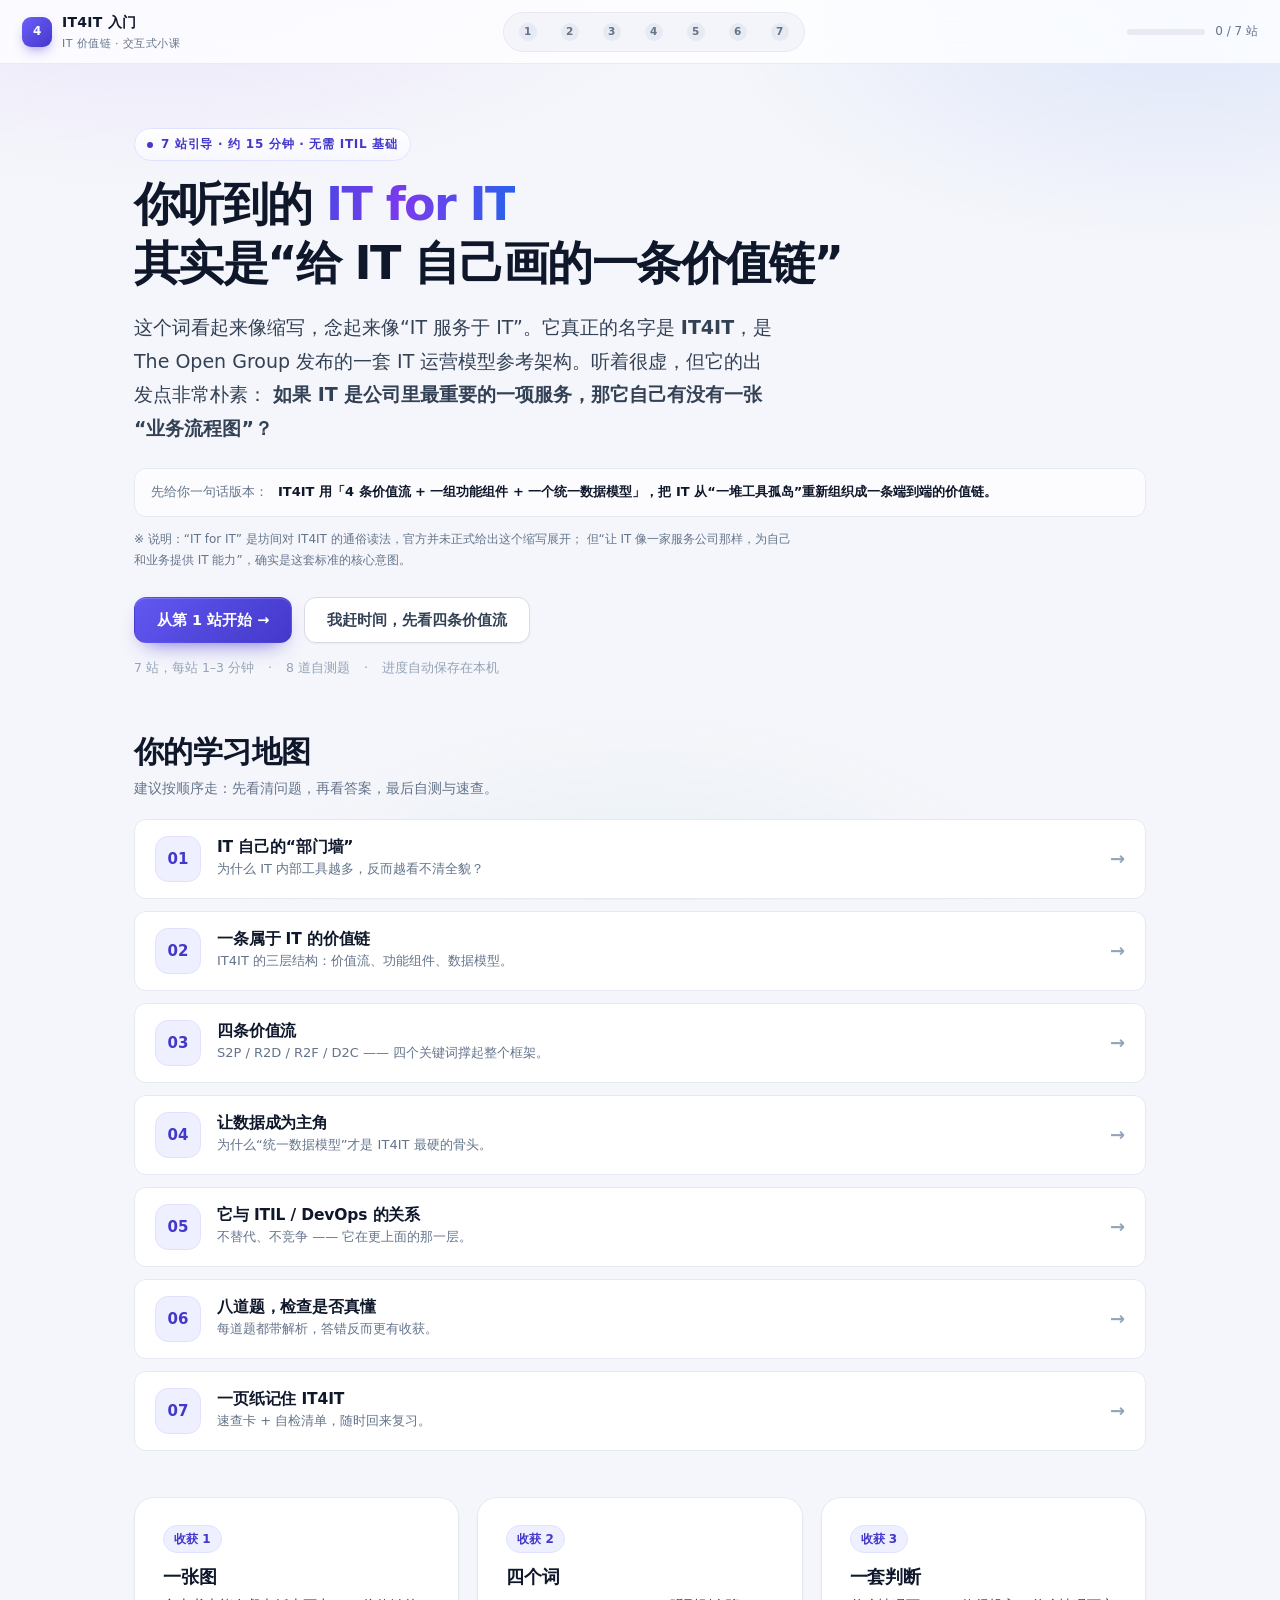
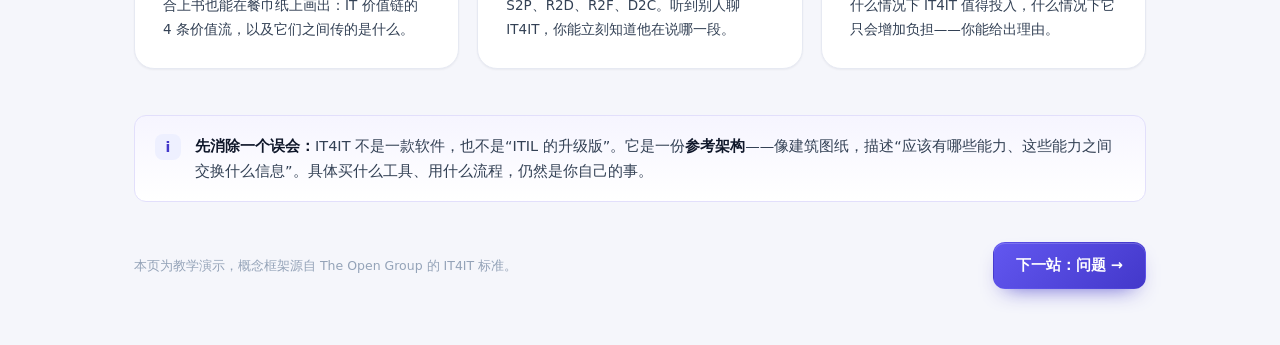
==== index.html @ 8027c514 "docs: IT4IT 入门交互式小课（7 站 + v3.0 Evaluate/Explore 深挖与实战 playbook）" ====
<!doctype html>
<html lang="zh-CN">
<head>
<meta charset="utf-8">
<meta name="viewport" content="width=device-width, initial-scale=1">
<title>IT4IT 入门 · 把 IT 自己当成一家公司来经营</title>
<meta name="description" content="用 7 站交互式引导，弄懂 IT4IT（IT for IT）：IT 价值链、四条价值流、功能组件与统一数据模型。">
<link rel="stylesheet" href="assets/style.css">
</head>
<body data-step="start">

<header class="topbar">
  <a class="brand" href="index.html">
    <span class="brand-mark">4</span>
    <span class="brand-text">IT4IT 入门<small>IT 价值链 · 交互式小课</small></span>
  </a>
  <nav class="stepper" id="stepper" aria-label="学习步骤"></nav>
  <div class="topbar-meta">
    <div class="mini-progress"><i data-progress-bar></i></div>
    <span data-progress-text>0 / 7 站</span>
  </div>
</header>

<main class="page">

  <section class="hero">
    <p class="kicker reveal"><span class="dot"></span> 7 站引导 · 约 15 分钟 · 无需 ITIL 基础</p>
    <h1 class="reveal">你听到的 <span class="grad-text">IT for IT</span><br>其实是“给 IT 自己画的一条价值链”</h1>
    <p class="lead reveal">
      这个词看起来像缩写，念起来像“IT 服务于 IT”。它真正的名字是 <b>IT4IT</b>，是 The Open Group
      发布的一套 IT 运营模型参考架构。听着很虚，但它的出发点非常朴素：
      <b>如果 IT 是公司里最重要的一项服务，那它自己有没有一张“业务流程图”？</b>
    </p>

    <div class="answer-strip reveal">
      <span>先给你一句话版本：</span>
      <b>IT4IT 用「4 条价值流 + 一组功能组件 + 一个统一数据模型」，把 IT 从“一堆工具孤岛”重新组织成一条端到端的价值链。</b>
    </div>

    <p class="tiny muted reveal" style="margin:12px 0 0;max-width:660px">
      ※ 说明：“IT for IT” 是坊间对 IT4IT 的通俗读法，官方并未正式给出这个缩写展开；
      但“让 IT 像一家服务公司那样，为自己和业务提供 IT 能力”，确实是这套标准的核心意图。
    </p>

    <div class="hero-actions reveal">
      <a class="btn btn-primary" href="1-silos.html">从第 1 站开始 →</a>
      <a class="btn btn-ghost" href="3-value-streams.html">我赶时间，先看四条价值流</a>
    </div>

    <div class="hero-meta reveal">
      <span>7 站，每站 1–3 分钟</span>
      <span>·</span>
      <span>8 道自测题</span>
      <span>·</span>
      <span>进度自动保存在本机</span>
    </div>
  </section>

  <section class="section">
    <div class="section-head reveal">
      <h2>你的学习地图</h2>
      <p class="muted small" style="margin-top:6px">建议按顺序走：先看清问题，再看答案，最后自测与速查。</p>
    </div>

    <div class="map reveal" style="margin-top:18px">
      <a class="map-item" href="1-silos.html" data-map-step="silos">
        <span class="num">01</span>
        <div>
          <h3>IT 自己的“部门墙”</h3>
          <p>为什么 IT 内部工具越多，反而越看不清全貌？</p>
        </div>
        <span class="go">→</span>
      </a>
      <a class="map-item" href="2-value-chain.html" data-map-step="chain">
        <span class="num">02</span>
        <div>
          <h3>一条属于 IT 的价值链</h3>
          <p>IT4IT 的三层结构：价值流、功能组件、数据模型。</p>
        </div>
        <span class="go">→</span>
      </a>
      <a class="map-item" href="3-value-streams.html" data-map-step="streams">
        <span class="num">03</span>
        <div>
          <h3>四条价值流</h3>
          <p>S2P / R2D / R2F / D2C —— 四个关键词撑起整个框架。</p>
        </div>
        <span class="go">→</span>
      </a>
      <a class="map-item" href="4-data-model.html" data-map-step="data">
        <span class="num">04</span>
        <div>
          <h3>让数据成为主角</h3>
          <p>为什么“统一数据模型”才是 IT4IT 最硬的骨头。</p>
        </div>
        <span class="go">→</span>
      </a>
      <a class="map-item" href="5-relations.html" data-map-step="relations">
        <span class="num">05</span>
        <div>
          <h3>它与 ITIL / DevOps 的关系</h3>
          <p>不替代、不竞争 —— 它在更上面的那一层。</p>
        </div>
        <span class="go">→</span>
      </a>
      <a class="map-item" href="6-quiz.html" data-map-step="quiz">
        <span class="num">06</span>
        <div>
          <h3>八道题，检查是否真懂</h3>
          <p>每道题都带解析，答错反而更有收获。</p>
        </div>
        <span class="go">→</span>
      </a>
      <a class="map-item" href="7-summary.html" data-map-step="summary">
        <span class="num">07</span>
        <div>
          <h3>一页纸记住 IT4IT</h3>
          <p>速查卡 + 自检清单，随时回来复习。</p>
        </div>
        <span class="go">→</span>
      </a>
    </div>
  </section>

  <section class="section">
    <div class="grid-3 reveal">
      <div class="card card--pad card-hover">
        <div class="chip chip--brand" style="margin-bottom:12px">收获 1</div>
        <h3>一张图</h3>
        <p class="small" style="margin:6px 0 0">合上书也能在餐巾纸上画出：IT 价值链的 4 条价值流，以及它们之间传的是什么。</p>
      </div>
      <div class="card card--pad card-hover">
        <div class="chip chip--brand" style="margin-bottom:12px">收获 2</div>
        <h3>四个词</h3>
        <p class="small" style="margin:6px 0 0">S2P、R2D、R2F、D2C。听到别人聊 IT4IT，你能立刻知道他在说哪一段。</p>
      </div>
      <div class="card card--pad card-hover">
        <div class="chip chip--brand" style="margin-bottom:12px">收获 3</div>
        <h3>一套判断</h3>
        <p class="small" style="margin:6px 0 0">什么情况下 IT4IT 值得投入，什么情况下它只会增加负担——你能给出理由。</p>
      </div>
    </div>
  </section>

  <section class="section">
    <div class="callout callout--insight reveal">
      <div class="ico">i</div>
      <div>
        <p><strong>先消除一个误会：</strong>IT4IT 不是一款软件，也不是“ITIL 的升级版”。它是一份<strong>参考架构</strong>——像建筑图纸，描述“应该有哪些能力、这些能力之间交换什么信息”。具体买什么工具、用什么流程，仍然是你自己的事。</p>
      </div>
    </div>
  </section>

</main>

<footer class="page-footer">
  <span class="hint">本页为教学演示，概念框架源自 The Open Group 的 IT4IT 标准。</span>
  <div class="nav-links" id="footer-nav"></div>
</footer>

<script src="assets/app.js"></script>
</body>
</html>
---- assets/style.css ----
/* ============================================================
   IT4IT 入门 · 视觉规范
   ============================================================ */
:root {
  --ink: #0f172a;
  --ink-2: #334155;
  --muted: #64748b;
  --faint: #94a3b8;
  --bg: #f5f6fb;
  --surface: #ffffff;
  --surface-2: #fafbff;
  --line: #e6e9f2;
  --line-strong: #d7dbe8;

  --brand: #4f46e5;
  --brand-ink: #4338ca;
  --brand-soft: #eef0ff;
  --brand-soft-2: #e0e3ff;

  --s2p: #7c3aed;
  --s2p-soft: #f3ecff;
  --r2d: #2563eb;
  --r2d-soft: #e8f0ff;
  --r2f: #059669;
  --r2f-soft: #e6f7f1;
  --d2c: #d97706;
  --d2c-soft: #fdf3e3;

  --ok: #0ea472;
  --warn: #b45309;
  --bad: #dc2626;

  --radius: 20px;
  --radius-sm: 12px;
  --radius-xs: 8px;
  --shadow-sm: 0 1px 2px rgba(15, 23, 42, .05);
  --shadow: 0 1px 2px rgba(15, 23, 42, .04), 0 14px 34px -16px rgba(15, 23, 42, .18);
  --shadow-lg: 0 2px 4px rgba(15, 23, 42, .04), 0 30px 60px -24px rgba(15, 23, 42, .28);
  --maxw: 1060px;
  --font: -apple-system, BlinkMacSystemFont, "SF Pro SC", "PingFang SC", "Hiragino Sans GB",
    "Noto Sans SC", "Microsoft YaHei", system-ui, sans-serif;
  --mono: ui-monospace, SFMono-Regular, "SF Mono", Menlo, Consolas, monospace;
}

* { box-sizing: border-box; }

html { scroll-behavior: smooth; }

body {
  margin: 0;
  background: var(--bg);
  color: var(--ink);
  font-family: var(--font);
  font-size: 16px;
  line-height: 1.75;
  -webkit-font-smoothing: antialiased;
  text-rendering: optimizeLegibility;
}

body::before {
  content: "";
  position: fixed;
  inset: 0;
  pointer-events: none;
  z-index: 0;
  background:
    radial-gradient(900px 420px at 12% -8%, rgba(124, 58, 237, .10), transparent 62%),
    radial-gradient(760px 380px at 92% 2%, rgba(37, 99, 235, .10), transparent 60%),
    radial-gradient(700px 420px at 50% 108%, rgba(5, 150, 105, .07), transparent 62%);
}

a { color: var(--brand-ink); text-decoration: none; }
a:hover { text-decoration: underline; text-underline-offset: 3px; }

::selection { background: #dcd9ff; color: var(--ink); }

/* ---------- 顶栏 ---------- */
.topbar {
  position: sticky;
  top: 0;
  z-index: 50;
  display: flex;
  align-items: center;
  gap: 20px;
  height: 64px;
  padding: 0 22px;
  background: rgba(255, 255, 255, .78);
  backdrop-filter: saturate(180%) blur(14px);
  -webkit-backdrop-filter: saturate(180%) blur(14px);
  border-bottom: 1px solid rgba(230, 233, 242, .9);
}

.brand {
  display: inline-flex;
  align-items: center;
  gap: 10px;
  color: var(--ink);
  font-weight: 700;
  letter-spacing: -.01em;
  white-space: nowrap;
  flex: none;
}
.brand:hover { text-decoration: none; }
.brand-mark {
  display: inline-flex;
  align-items: center;
  justify-content: center;
  width: 30px;
  height: 30px;
  border-radius: 9px;
  color: #fff;
  font-size: 12px;
  font-weight: 800;
  letter-spacing: -.04em;
  background: linear-gradient(135deg, #6d5efc, #4338ca);
  box-shadow: 0 6px 14px -6px rgba(67, 56, 202, .8);
}
.brand-text { font-size: 14px; letter-spacing: .02em; }
.brand-text small { display: block; font-size: 11px; font-weight: 500; color: var(--muted); letter-spacing: .04em; }

.stepper {
  display: flex;
  align-items: center;
  gap: 2px;
  margin: 0 auto;
  padding: 4px;
  border-radius: 999px;
  background: rgba(243, 244, 250, .9);
  border: 1px solid var(--line);
  max-width: 100%;
  overflow-x: auto;
  scrollbar-width: none;
}
.stepper::-webkit-scrollbar { display: none; }

.step-dot {
  position: relative;
  display: inline-flex;
  align-items: center;
  gap: 7px;
  padding: 5px 10px;
  border-radius: 999px;
  color: var(--muted);
  font-size: 12px;
  font-weight: 600;
  line-height: 1.4;
  white-space: nowrap;
  border: 1px solid transparent;
  transition: background .2s, color .2s, border-color .2s;
}
.step-dot:hover { text-decoration: none; background: #fff; color: var(--ink-2); }
.step-dot .n {
  display: inline-flex;
  align-items: center;
  justify-content: center;
  width: 18px;
  height: 18px;
  border-radius: 50%;
  font-size: 10.5px;
  font-weight: 800;
  background: #e8eaf3;
  color: var(--muted);
}
.step-dot .label { display: none; }
.step-dot.is-done .n { background: #d9f5ea; color: #067a55; }
.step-dot.is-current { background: #fff; border-color: var(--line-strong); color: var(--ink); box-shadow: var(--shadow-sm); }
.step-dot.is-current .n { background: linear-gradient(135deg, #6d5efc, #4338ca); color: #fff; }
.step-dot.is-current .label { display: inline; }
.step-dot:hover .label { display: inline; }

.topbar-meta {
  flex: none;
  display: flex;
  align-items: center;
  gap: 10px;
  font-size: 12px;
  color: var(--muted);
}
.mini-progress {
  width: 78px;
  height: 6px;
  border-radius: 99px;
  background: #e8eaf3;
  overflow: hidden;
}
.mini-progress i {
  display: block;
  height: 100%;
  width: 0;
  border-radius: 99px;
  background: linear-gradient(90deg, #6d5efc, #4338ca);
  transition: width .5s cubic-bezier(.2, .8, .2, 1);
}

/* ---------- 页面容器 ---------- */
.page {
  position: relative;
  z-index: 1;
  max-width: var(--maxw);
  margin: 0 auto;
  padding: 46px 24px 40px;
}
.page--narrow { max-width: 860px; }

.section { margin-top: 46px; }
.section:first-child { margin-top: 0; }

/* ---------- 排版 ---------- */
.kicker {
  display: inline-flex;
  align-items: center;
  gap: 8px;
  margin: 0 0 14px;
  padding: 5px 12px;
  border-radius: 999px;
  border: 1px solid var(--brand-soft-2);
  background: linear-gradient(180deg, #fff, #f7f7ff);
  color: var(--brand-ink);
  font-size: 12px;
  font-weight: 700;
  letter-spacing: .06em;
}
.kicker .dot { width: 6px; height: 6px; border-radius: 50%; background: currentColor; }

h1, h2, h3, h4 { margin: 0; line-height: 1.28; letter-spacing: -.02em; font-weight: 750; }
h1 { font-size: clamp(30px, 4.6vw, 46px); letter-spacing: -.035em; }
h2 { font-size: clamp(23px, 2.8vw, 30px); }
h3 { font-size: 18px; letter-spacing: -.01em; }
h4 { font-size: 15px; }

p { margin: 0 0 16px; color: var(--ink-2); }
.lead { font-size: clamp(16px, 1.9vw, 19px); color: var(--ink-2); line-height: 1.78; }
.muted { color: var(--muted); }
.small { font-size: 13.5px; }
.tiny { font-size: 12px; }
.center { text-align: center; }
.mono { font-family: var(--mono); font-size: .92em; }
hr.divider { border: 0; border-top: 1px dashed var(--line-strong); margin: 34px 0; }

.grad-text {
  background: linear-gradient(100deg, #4f46e5 0%, #7c3aed 42%, #2563eb 100%);
  -webkit-background-clip: text;
  background-clip: text;
  color: transparent;
}

/* ---------- 卡片 ---------- */
.card {
  position: relative;
  background: var(--surface);
  border: 1px solid var(--line);
  border-radius: var(--radius);
  box-shadow: var(--shadow-sm);
}
.card--pad { padding: 26px 28px; }
.card--soft { background: linear-gradient(180deg, #fff, var(--surface-2)); }
.card--lift { box-shadow: var(--shadow); }
.card-hover { transition: transform .25s cubic-bezier(.2, .8, .2, 1), box-shadow .25s, border-color .25s; }
.card-hover:hover { transform: translateY(-3px); box-shadow: var(--shadow); border-color: var(--line-strong); }

.grid { display: grid; gap: 18px; }
.grid-2 { display: grid; gap: 18px; grid-template-columns: repeat(2, minmax(0, 1fr)); }
.grid-3 { display: grid; gap: 18px; grid-template-columns: repeat(3, minmax(0, 1fr)); }
.grid-auto { display: grid; gap: 16px; grid-template-columns: repeat(auto-fit, minmax(230px, 1fr)); }

/* ---------- 按钮 ---------- */
.btn {
  display: inline-flex;
  align-items: center;
  justify-content: center;
  gap: 8px;
  padding: 12px 22px;
  border-radius: 12px;
  border: 1px solid transparent;
  font-family: inherit;
  font-size: 14.5px;
  font-weight: 650;
  line-height: 1.4;
  cursor: pointer;
  transition: transform .18s, box-shadow .2s, background .2s, border-color .2s, color .2s;
  white-space: nowrap;
}
.btn:hover { text-decoration: none; }
.btn:active { transform: translateY(1px); }
.btn-primary {
  color: #fff;
  background: linear-gradient(135deg, #6257f0, #4338ca);
  box-shadow: 0 10px 22px -12px rgba(67, 56, 202, .9), inset 0 1px 0 rgba(255, 255, 255, .18);
}
.btn-primary:hover { box-shadow: 0 14px 26px -12px rgba(67, 56, 202, .95); }
.btn-ghost {
  color: var(--ink-2);
  background: #fff;
  border-color: var(--line-strong);
  box-shadow: var(--shadow-sm);
}
.btn-ghost:hover { border-color: #c3c8da; color: var(--ink); }
.btn-sm { padding: 8px 14px; font-size: 13px; border-radius: 10px; }
.btn-block { width: 100%; }
.btn[disabled] { opacity: .45; cursor: not-allowed; }
.btn-row { display: flex; flex-wrap: wrap; gap: 12px; align-items: center; }

/* ---------- 标签 / 胶囊 ---------- */
.chip {
  display: inline-flex;
  align-items: center;
  gap: 6px;
  padding: 3px 10px;
  border-radius: 999px;
  border: 1px solid var(--line);
  background: #fff;
  color: var(--muted);
  font-size: 12px;
  font-weight: 600;
  line-height: 1.7;
  white-space: nowrap;
}
.chip--brand { color: var(--brand-ink); background: var(--brand-soft); border-color: var(--brand-soft-2); }
.chip--s2p { color: var(--s2p); background: var(--s2p-soft); border-color: #e6d8ff; }
.chip--r2d { color: var(--r2d); background: var(--r2d-soft); border-color: #d5e4ff; }
.chip--r2f { color: var(--r2f); background: var(--r2f-soft); border-color: #ccefe4; }
.chip--d2c { color: var(--d2c); background: var(--d2c-soft); border-color: #f6e2c2; }
.chip--ok { color: #067a55; background: #e9f9f2; border-color: #c9f0e0; }
.tag-row { display: flex; flex-wrap: wrap; gap: 8px; }

/* ---------- 数据条 / 统计 ---------- */
.stats { display: grid; grid-template-columns: repeat(auto-fit, minmax(150px, 1fr)); gap: 14px; }
.stat { padding: 16px 18px; border-radius: var(--radius-sm); background: #fff; border: 1px solid var(--line); }
.stat b { display: block; font-size: 24px; line-height: 1.2; letter-spacing: -.03em; }
.stat span { font-size: 12.5px; color: var(--muted); }

/* ---------- 提示块 ---------- */
.callout {
  display: flex;
  gap: 14px;
  padding: 18px 20px;
  border-radius: var(--radius-sm);
  border: 1px solid var(--line);
  background: #fff;
  font-size: 14.5px;
  line-height: 1.72;
}
.callout .ico {
  flex: none;
  width: 26px;
  height: 26px;
  border-radius: 8px;
  display: grid;
  place-items: center;
  font-size: 14px;
  font-weight: 800;
}
.callout p:last-child { margin-bottom: 0; }
.callout strong { color: var(--ink); }
.callout--insight { background: linear-gradient(180deg, #f6f5ff, #fff); border-color: #e2dffb; }
.callout--insight .ico { background: var(--brand-soft); color: var(--brand-ink); }
.callout--warn { background: linear-gradient(180deg, #fffaf2, #fff); border-color: #f6e3c8; }
.callout--warn .ico { background: #fdf1de; color: var(--warn); }
.callout--quote {
  display: block;
  padding: 22px 24px;
  background: #fff;
  border-left: 3px solid var(--brand);
  border-radius: 0 var(--radius-sm) var(--radius-sm) 0;
  font-size: 15.5px;
  color: var(--ink-2);
}
.callout--quote cite { display: block; margin-top: 8px; font-size: 12.5px; color: var(--faint); font-style: normal; }

/* ---------- 页脚导航 ---------- */
.page-footer {
  position: relative;
  z-index: 1;
  max-width: var(--maxw);
  margin: 0 auto;
  padding: 0 24px 56px;
  display: flex;
  align-items: center;
  justify-content: space-between;
  gap: 16px;
}
.page-footer .hint { font-size: 12.5px; color: var(--faint); }
.nav-links { display: flex; gap: 10px; }
.page-footer--narrow { max-width: 860px; }

/* ---------- 进度条（页首） ---------- */
.trail {
  display: flex;
  align-items: center;
  gap: 10px;
  margin-bottom: 18px;
  font-size: 12.5px;
  color: var(--muted);
}
.trail .bar { flex: 1; height: 5px; background: #e8eaf3; border-radius: 99px; overflow: hidden; max-width: 220px; }
.trail .bar i { display: block; height: 100%; width: 0; background: linear-gradient(90deg, #6d5efc, #4338ca); border-radius: 99px; transition: width .6s cubic-bezier(.2, .8, .2, 1); }

/* ---------- 进场动画 ---------- */
.reveal { opacity: 0; transform: translateY(14px); transition: opacity .6s ease, transform .6s cubic-bezier(.2, .8, .2, 1); }
.reveal.is-in { opacity: 1; transform: none; }
@media (prefers-reduced-motion: reduce) {
  .reveal { opacity: 1; transform: none; transition: none; }
  * { animation-duration: .001ms !important; }
}

/* ---------- 学习地图（首页） ---------- */
.map { display: grid; gap: 12px; }
.map-item {
  display: grid;
  grid-template-columns: 46px 1fr auto;
  align-items: center;
  gap: 16px;
  padding: 16px 20px;
  border-radius: var(--radius-sm);
  border: 1px solid var(--line);
  background: #fff;
  color: inherit;
  transition: transform .2s, box-shadow .2s, border-color .2s;
}
.map-item:hover { text-decoration: none; transform: translateX(3px); border-color: #c9cfe4; box-shadow: var(--shadow-sm); }
.map-item .num {
  width: 46px;
  height: 46px;
  border-radius: 13px;
  display: grid;
  place-items: center;
  font-weight: 800;
  font-size: 15px;
  color: var(--brand-ink);
  background: var(--brand-soft);
  border: 1px solid #e3e0ff;
}
.map-item h3 { margin-bottom: 2px; font-size: 15.5px; }
.map-item p { margin: 0; font-size: 13px; color: var(--muted); line-height: 1.6; }
.map-item .go { color: var(--faint); font-size: 18px; font-weight: 700; }
.map-item.is-done .num { color: #067a55; background: #e9f9f2; border-color: #c9f0e0; }
.map-item.is-done .go { color: #0ea472; }

/* ---------- 竖井图（第 1 页） ---------- */
.silo-stage {
  position: relative;
  border-radius: var(--radius);
  border: 1px solid var(--line);
  background:
    linear-gradient(180deg, #fff, #fbfcff);
  padding: 18px;
  overflow: hidden;
}
.silo-stage svg { display: block; width: 100%; height: auto; }
.silo-legend { display: flex; flex-wrap: wrap; gap: 14px; margin-top: 12px; font-size: 12.5px; color: var(--muted); }
.silo-legend i { display: inline-block; width: 9px; height: 9px; border-radius: 3px; margin-right: 6px; vertical-align: 1px; }
.spaghetti path { fill: none; stroke: #c9cede; stroke-width: 1.4; stroke-dasharray: 4 4; transition: opacity .5s, stroke .5s; }
.spaghetti .bad { stroke: #d99a9a; }
.node rect { fill: #fff; stroke: #dde2ef; stroke-width: 1.2; transition: all .5s; }
.node text { font-size: 11.5px; fill: #475569; font-weight: 600; }
.node .node-sub { font-size: 9.5px; fill: #94a3b8; font-weight: 500; }
.bus rect { fill: #eef0ff; stroke: #c9c6f8; }
.bus text { fill: #4338ca; font-size: 11.5px; font-weight: 800; }
.bus-group { opacity: 0; transition: opacity .6s ease; }
body[data-mode="it4it"] .bus-group { opacity: 1; }
.bus-line { stroke: #c9c6f8; stroke-width: 2; stroke-dasharray: 6 5; opacity: 0; transition: opacity .5s; }
body[data-mode="it4it"] .spaghetti path { opacity: .12; }
body[data-mode="it4it"] .bad { opacity: .08; }
body[data-mode="it4it"] .bus-line { opacity: 1; stroke-dasharray: none; stroke: #a7a2f5; }
body[data-mode="it4it"] .node rect { stroke: #c9c6f8; }
.dup-badge { font-size: 9.5px; fill: #b91c1c; font-weight: 700; }
body[data-mode="it4it"] .dup-badge { opacity: 0; }

/* ---------- 三层结构（第 2 页） ---------- */
.layers { display: grid; gap: 12px; }
.layer {
  display: grid;
  grid-template-columns: 54px 1fr;
  gap: 18px;
  align-items: start;
  padding: 20px 22px;
  border-radius: var(--radius-sm);
  border: 1px solid var(--line);
  background: #fff;
  cursor: pointer;
  transition: border-color .2s, box-shadow .2s, transform .2s;
}
.layer:hover { border-color: #c9cfe4; }
.layer.is-open { border-color: #cfcbf8; box-shadow: var(--shadow); }
.layer .lnum {
  width: 54px;
  height: 54px;
  border-radius: 14px;
  display: grid;
  place-items: center;
  font-family: var(--mono);
  font-size: 13px;
  font-weight: 700;
  color: var(--brand-ink);
  background: var(--brand-soft);
}
.layer h3 { font-size: 17px; }
.layer p { margin: 4px 0 0; font-size: 14px; color: var(--muted); }
.layer .detail { grid-column: 2; max-height: 0; overflow: hidden; transition: max-height .45s ease, opacity .3s; opacity: 0; }
.layer.is-open .detail { max-height: 420px; opacity: 1; }
.layer .detail p { color: var(--ink-2); font-size: 14px; }
.layer .detail ul { margin: 8px 0 0; padding-left: 18px; font-size: 13.5px; color: var(--ink-2); }
.layer .detail li { margin-bottom: 4px; }

/* ---------- 价值流标签页（第 3 页） ---------- */
.vs-tabs { display: flex; flex-wrap: wrap; gap: 8px; padding: 6px; border-radius: 14px; background: #eef0f7; border: 1px solid var(--line); }
.vs-tab {
  flex: 1 1 150px;
  display: flex;
  flex-direction: column;
  gap: 1px;
  padding: 10px 14px;
  border-radius: 10px;
  border: 1px solid transparent;
  background: transparent;
  font-family: inherit;
  text-align: left;
  cursor: pointer;
  transition: background .2s, box-shadow .2s, border-color .2s;
}
.vs-tab b { font-size: 13.5px; color: var(--ink); letter-spacing: -.01em; }
.vs-tab span { font-size: 11px; color: var(--muted); }
.vs-tab:hover { background: rgba(255, 255, 255, .6); }
.vs-tab.is-active { background: #fff; box-shadow: var(--shadow-sm); border-color: var(--line-strong); }
.vs-tab[data-vs="s2p"].is-active { border-color: #e0d0ff; box-shadow: 0 0 0 3px var(--s2p-soft); }
.vs-tab[data-vs="r2d"].is-active { border-color: #cfe0ff; box-shadow: 0 0 0 3px var(--r2d-soft); }
.vs-tab[data-vs="r2f"].is-active { border-color: #c6ecdf; box-shadow: 0 0 0 3px var(--r2f-soft); }
.vs-tab[data-vs="d2c"].is-active { border-color: #f5e0bf; box-shadow: 0 0 0 3px var(--d2c-soft); }

.vs-panel { display: none; }
.vs-panel.is-active { display: block; animation: fadeUp .45s cubic-bezier(.2, .8, .2, 1); }
@keyframes fadeUp { from { opacity: 0; transform: translateY(10px); } to { opacity: 1; transform: none; } }

.vs-head { display: flex; flex-wrap: wrap; align-items: center; gap: 10px; margin-bottom: 6px; }
.vs-head h2 { font-size: 24px; }
.vs-purpose { font-size: 16px; color: var(--ink); font-weight: 600; margin: 2px 0 0; }

.stage-flow { display: flex; flex-wrap: wrap; align-items: stretch; gap: 8px; margin: 18px 0 6px; }
.stage {
  flex: 1 1 120px;
  position: relative;
  padding: 12px 14px;
  border-radius: 11px;
  border: 1px solid var(--line);
  background: #fff;
  cursor: pointer;
  text-align: left;
  font-family: inherit;
  transition: border-color .2s, box-shadow .2s, transform .2s;
}
.stage:hover { border-color: #c9cfe4; }
.stage.is-on { box-shadow: 0 0 0 3px var(--vs-soft, #eef0ff); border-color: var(--vs-color, var(--brand)); transform: translateY(-2px); }
.stage .sn { font-family: var(--mono); font-size: 10px; color: var(--faint); letter-spacing: .08em; }
.stage .st { display: block; font-size: 13px; font-weight: 700; color: var(--ink); line-height: 1.4; }
.stage .sd { display: block; font-size: 11px; color: var(--muted); margin-top: 2px; line-height: 1.45; }
.stage:not(:last-child)::after {
  content: "›";
  position: absolute;
  right: -7px;
  top: 50%;
  transform: translateY(-50%);
  color: var(--faint);
  font-size: 14px;
  z-index: 1;
}
@media (max-width: 720px) { .stage:not(:last-child)::after { display: none; } }

.stage-detail {
  margin-top: 10px;
  padding: 16px 18px;
  border-radius: var(--radius-sm);
  background: linear-gradient(180deg, #fff, var(--surface-2));
  border: 1px dashed var(--line-strong);
  font-size: 14px;
  min-height: 86px;
}
.stage-detail b { color: var(--ink); }
.stage-detail ul { margin: 6px 0 0; padding-left: 18px; }
.stage-detail li { margin-bottom: 3px; }

.meta-grid { display: grid; gap: 12px; grid-template-columns: repeat(auto-fit, minmax(210px, 1fr)); margin-top: 16px; }
.meta-box { padding: 14px 16px; border-radius: var(--radius-xs); background: #fff; border: 1px solid var(--line); }
.meta-box h4 { font-size: 12px; color: var(--faint); letter-spacing: .06em; text-transform: uppercase; margin-bottom: 6px; }
.meta-box p, .meta-box ul { margin: 0; font-size: 13.5px; color: var(--ink-2); }
.meta-box ul { padding-left: 16px; }
.meta-box li { margin-bottom: 3px; }

/* ---------- 数据模型（第 4 页） ---------- */
.obj-grid { display: grid; gap: 10px; grid-template-columns: repeat(auto-fit, minmax(172px, 1fr)); }
.obj {
  padding: 13px 14px;
  border-radius: var(--radius-xs);
  border: 1px solid var(--line);
  background: #fff;
  cursor: pointer;
  font-family: inherit;
  text-align: left;
  transition: all .2s;
}
.obj:hover { border-color: #b9bfd4; }
.obj.is-on { border-color: var(--brand); box-shadow: 0 0 0 3px var(--brand-soft); }
.obj b { display: block; font-size: 13px; color: var(--ink); letter-spacing: -.01em; }
.obj span { display: block; font-size: 11px; color: var(--muted); margin-top: 1px; }
.obj .pill { margin-top: 7px; }

.flow-stage {
  position: relative;
  margin-top: 18px;
  padding: 20px;
  border-radius: var(--radius);
  border: 1px solid var(--line);
  background: #fff;
  overflow: hidden;
}
.flow-track { display: flex; align-items: center; gap: 0; overflow-x: auto; padding-bottom: 6px; }
.flow-node {
  flex: none;
  width: 92px;
  padding: 11px 8px;
  border-radius: 10px;
  border: 1px solid var(--line);
  background: #fff;
  text-align: center;
  transition: all .35s;
}
.flow-node b { display: block; font-size: 11.5px; color: var(--ink); line-height: 1.35; }
.flow-node span { font-size: 9.5px; color: var(--faint); font-family: var(--mono); }
.flow-node.is-on { border-color: #8b83f0; box-shadow: 0 0 0 3px var(--brand-soft); transform: translateY(-2px); }
.flow-node.is-past { border-color: #cfe6da; background: #f6fdfa; }
.flow-arrow { flex: none; width: 22px; height: 1.5px; background: var(--line-strong); position: relative; transition: background .35s; }
.flow-arrow::after { content: ""; position: absolute; right: -1px; top: -3px; border-left: 6px solid var(--line-strong); border-top: 3.5px solid transparent; border-bottom: 3.5px solid transparent; }
.flow-arrow.is-on { background: var(--brand); }
.flow-arrow.is-on::after { border-left-color: var(--brand); }
.flow-note { margin: 12px 0 0; font-size: 13.5px; color: var(--ink-2); min-height: 26px; }
.flow-hint { display: none; margin: 8px 0 0; font-size: 11.5px; color: var(--faint); text-align: center; }

/* ---------- 关系页（第 5 页） ---------- */
.not-list { display: grid; gap: 12px; grid-template-columns: repeat(auto-fit, minmax(230px, 1fr)); }
.not-card { padding: 18px 20px; border-radius: var(--radius-sm); border: 1px solid var(--line); background: #fff; }
.not-card .x { display: inline-grid; place-items: center; width: 22px; height: 22px; border-radius: 6px; background: #fdecec; color: #b91c1c; font-size: 12px; font-weight: 800; margin-bottom: 8px; }
.not-card h4 { font-size: 14px; margin-bottom: 4px; }
.not-card p { margin: 0; font-size: 13px; color: var(--muted); line-height: 1.65; }

table.tbl { width: 100%; border-collapse: separate; border-spacing: 0; font-size: 13.5px; }
table.tbl th, table.tbl td { padding: 12px 14px; text-align: left; border-bottom: 1px solid var(--line); vertical-align: top; }
table.tbl th { font-size: 11.5px; letter-spacing: .05em; text-transform: uppercase; color: var(--faint); font-weight: 700; background: var(--surface-2); }
table.tbl tr:last-child td { border-bottom: 0; }
table.tbl td:first-child { font-weight: 700; color: var(--ink); white-space: nowrap; }
.table-wrap { overflow-x: auto; border: 1px solid var(--line); border-radius: var(--radius-sm); background: #fff; }

/* ---------- 测验（第 6 页） ---------- */
.quiz-top { display: flex; flex-wrap: wrap; align-items: center; gap: 14px; justify-content: space-between; }
.quiz-progress { flex: 1; min-width: 160px; height: 6px; border-radius: 99px; background: #e8eaf3; overflow: hidden; }
.quiz-progress i { display: block; height: 100%; width: 0; border-radius: 99px; background: linear-gradient(90deg, #6d5efc, #4338ca); transition: width .4s ease; }

.q { padding: 24px 26px; }
.q + .q { margin-top: 16px; }
.q .qn { font-family: var(--mono); font-size: 11px; color: var(--faint); letter-spacing: .1em; }
.q h3 { font-size: 17px; margin: 6px 0 16px; line-height: 1.55; }
.opts { display: grid; gap: 9px; }
.opt {
  display: flex;
  align-items: flex-start;
  gap: 12px;
  width: 100%;
  padding: 12px 15px;
  border-radius: 11px;
  border: 1px solid var(--line);
  background: #fff;
  font-family: inherit;
  font-size: 14px;
  line-height: 1.6;
  color: var(--ink-2);
  text-align: left;
  cursor: pointer;
  transition: all .18s;
}
.opt:hover:not(:disabled) { border-color: #bfc6db; background: var(--surface-2); }
.opt .k {
  flex: none;
  width: 22px;
  height: 22px;
  border-radius: 6px;
  display: grid;
  place-items: center;
  font-family: var(--mono);
  font-size: 11px;
  font-weight: 700;
  background: #f1f3f9;
  color: var(--muted);
}
.opt.is-right { border-color: #9fdfc9; background: #f2fdf8; color: #065f46; }
.opt.is-right .k { background: #d3f5e7; color: #067a55; }
.opt.is-wrong { border-color: #f2bcbc; background: #fff5f5; color: #991b1b; }
.opt.is-wrong .k { background: #fde2e2; color: #b91c1c; }
.opt.is-dim { opacity: .55; }
.opt:disabled { cursor: default; }
.feedback { margin-top: 14px; padding: 14px 16px; border-radius: 11px; font-size: 13.5px; line-height: 1.7; display: none; }
.feedback.show { display: block; animation: fadeUp .35s ease; }
.feedback.ok { background: #f1fcf7; border: 1px solid #c6eedd; color: #065f46; }
.feedback.no { background: #fff6f6; border: 1px solid #f7d4d4; color: #8f1d1d; }
.feedback b { color: inherit; }
.feedback a { color: inherit; font-weight: 700; text-decoration: underline; }

.score-card { text-align: center; padding: 34px 28px; }
.score-ring { position: relative; width: 132px; height: 132px; margin: 0 auto 14px; }
.score-ring svg { transform: rotate(-90deg); }
.score-ring .val { position: absolute; inset: 0; display: grid; place-items: center; font-size: 30px; font-weight: 800; letter-spacing: -.03em; }
.score-ring .val small { font-size: 13px; color: var(--muted); font-weight: 600; }

/* ---------- 速查页（第 7 页） ---------- */
.cheat { display: grid; gap: 14px; }
.cheat-row { display: grid; grid-template-columns: 132px 1fr; gap: 16px; align-items: start; padding: 16px 20px; border-radius: var(--radius-sm); border: 1px solid var(--line); background: #fff; }
.cheat-row .k { font-size: 12px; font-weight: 800; letter-spacing: .06em; text-transform: uppercase; color: var(--faint); padding-top: 2px; }
.cheat-row .v { font-size: 14px; color: var(--ink-2); }
.cheat-row .v b { color: var(--ink); }

.checklist { display: grid; gap: 9px; }
.check {
  display: flex; align-items: flex-start; gap: 11px;
  padding: 11px 14px; border-radius: 10px; border: 1px solid var(--line);
  background: #fff; font-size: 13.5px; color: var(--ink-2); cursor: pointer;
}
.check input { margin: 4px 0 0; accent-color: var(--brand); width: 15px; height: 15px; flex: none; }
.check.is-checked { background: #f6fdfa; border-color: #cfe8dd; color: #065f46; }

/* ---------- 首页 hero ---------- */
.hero { padding: 18px 0 8px; }
.hero h1 { margin: 0 0 18px; }
.hero .lead { max-width: 640px; }
.hero-actions { margin-top: 26px; display: flex; flex-wrap: wrap; gap: 12px; align-items: center; }
.hero-meta { margin-top: 14px; font-size: 12.5px; color: var(--faint); display: flex; flex-wrap: wrap; gap: 14px; }
.hero-meta span { display: inline-flex; align-items: center; gap: 5px; }

.answer-strip {
  display: flex; flex-wrap: wrap; align-items: center; gap: 10px;
  margin-top: 22px; padding: 12px 16px;
  border-radius: 12px; border: 1px solid var(--line); background: rgba(255, 255, 255, .7);
  font-size: 13px; color: var(--muted);
}
.answer-strip b { color: var(--ink); }

/* ---------- v3.0 深挖：S2P → Evaluate / Explore（第 3 页） ---------- */
.chip--exp { color: #0e7490; background: #e6f6fb; border-color: #c6e9f3; }

.dd-wrap { align-items: stretch; }
.dd-card { position: relative; overflow: hidden; }
.dd-card::before {
  content: "";
  position: absolute;
  inset: 0 auto 0 0;
  width: 4px;
  background: linear-gradient(180deg, #a78bfa, #7c3aed);
}
.dd-card.dd-ex::before { background: linear-gradient(180deg, #22d3ee, #0e7490); }
.dd-head { display: flex; flex-wrap: wrap; align-items: baseline; gap: 10px; }
.dd-head h3 { font-size: 20px; }
.dd-cn { font-size: 12.5px; color: var(--muted); margin: 2px 0 0; }
.dd-sub { font-size: 13.5px; color: var(--ink-2); margin: 8px 0 10px; }
.dd-facts { display: flex; flex-wrap: wrap; gap: 4px 18px; font-size: 12.5px; color: var(--muted); }
.dd-facts b { color: var(--ink); margin-right: 6px; }

.io-block { margin-top: 14px; }
.io-title { display: flex; align-items: center; gap: 7px; font-size: 11px; font-weight: 800; letter-spacing: .08em; text-transform: uppercase; color: var(--faint); margin-bottom: 6px; }
.io-title::before { content: ""; width: 8px; height: 8px; border-radius: 3px; background: var(--brand); }
.io-out .io-title::before { background: var(--ok); }
.io-list { margin: 0; padding-left: 18px; font-size: 13px; color: var(--ink-2); }
.io-list li { margin-bottom: 4px; }
.io-list b { color: var(--ink); }

.dd-stages { display: flex; flex-wrap: wrap; gap: 7px; margin-top: 14px; }
.dd-stage {
  flex: 1 1 118px;
  padding: 9px 11px;
  border-radius: 10px;
  border: 1px solid var(--line);
  background: #fff;
  font-family: inherit;
  text-align: left;
  cursor: pointer;
  transition: border-color .2s, box-shadow .2s, transform .2s;
}
.dd-stage:hover { border-color: #c9cfe4; }
.dd-stage.is-on { border-color: #8b83f0; box-shadow: 0 0 0 3px var(--brand-soft); transform: translateY(-1px); }
.dd-stage .n { display: block; font-family: var(--mono); font-size: 9.5px; color: var(--faint); letter-spacing: .06em; }
.dd-stage .t { display: block; font-size: 12px; font-weight: 700; color: var(--ink); line-height: 1.35; }
.dd-stage .d { display: block; font-size: 10.5px; color: var(--muted); margin-top: 1px; }
.dd-detail {
  margin-top: 10px;
  padding: 14px 16px;
  border-radius: var(--radius-sm);
  border: 1px dashed var(--line-strong);
  background: linear-gradient(180deg, #fff, var(--surface-2));
  font-size: 13px;
  min-height: 80px;
}
.dd-detail b { color: var(--ink); }
.dd-detail ul { margin: 6px 0 0; padding-left: 18px; }
.dd-detail li { margin-bottom: 3px; }
.dd-scenario { margin: 14px 0 0; font-size: 12px; color: var(--faint); }

.handoff {
  display: flex;
  flex-wrap: wrap;
  align-items: center;
  gap: 8px;
  margin-top: 18px;
  padding: 16px 18px;
  border-radius: 14px;
  border: 1px solid var(--line);
  background: #fff;
  font-size: 12.5px;
}
.handoff-node { padding: 5px 12px; border-radius: 999px; font-weight: 800; font-size: 12px; }
.handoff-node--ev { color: var(--s2p); background: var(--s2p-soft); border: 1px solid #e6d8ff; }
.handoff-node--ex { color: #0e7490; background: #e6f6fb; border: 1px solid #c6e9f3; }
.handoff-node--in { color: var(--r2d); background: var(--r2d-soft); border: 1px solid #d5e4ff; }
.handoff-arrow { color: var(--faint); font-weight: 800; }
.handoff-io { padding: 4px 10px; border-radius: 8px; background: var(--surface-2); border: 1px solid var(--line); color: var(--ink-2); font-size: 12px; }

/* ---------- 实战 playbook：Evaluate / Explore（第 3 页） ---------- */
.lg { display: inline-flex; align-items: center; padding: 1px 7px; border-radius: 999px; font-size: 10.5px; font-weight: 800; letter-spacing: .04em; vertical-align: 1px; }
.lg-std { color: #4338ca; background: var(--brand-soft); border: 1px solid var(--brand-soft-2); }
.lg-prac { color: #92400e; background: #fef3c7; border: 1px solid #fde68a; }

.pb-tabs { display: inline-flex; flex-wrap: wrap; gap: 6px; padding: 5px; border-radius: 14px; background: #eef0f7; border: 1px solid var(--line); margin-top: 16px; }
.pb-tab { display: flex; flex-direction: column; gap: 1px; padding: 9px 18px; border-radius: 10px; border: 1px solid transparent; background: transparent; font-family: inherit; text-align: left; cursor: pointer; transition: background .2s, box-shadow .2s, border-color .2s; }
.pb-tab b { font-size: 13.5px; color: var(--ink); }
.pb-tab span { font-size: 11px; color: var(--muted); }
.pb-tab:hover { background: rgba(255, 255, 255, .6); }
.pb-tab.is-active { background: #fff; border-color: var(--line-strong); box-shadow: var(--shadow-sm); }
.pb-panel { display: none; }
.pb-panel.is-active { display: block; animation: fadeUp .4s cubic-bezier(.2, .8, .2, 1); }
.pb-h { font-size: 17px; margin: 30px 0 4px; }
.pb-sub { font-size: 12.5px; color: var(--muted); margin: 0 0 12px; }

.chk-grid { display: grid; gap: 12px; grid-template-columns: repeat(2, minmax(0, 1fr)); }
.chk-card { padding: 14px 16px; border-radius: var(--radius-sm); border: 1px solid var(--line); background: #fff; }
.chk-card h4 { font-size: 13px; margin-bottom: 6px; display: flex; flex-wrap: wrap; align-items: center; gap: 6px; }
.chk-card ul { margin: 0; padding-left: 16px; font-size: 12.5px; color: var(--ink-2); }
.chk-card li { margin-bottom: 3px; }
.chk-card li b { color: var(--ink); }

.step-list { display: grid; gap: 10px; margin-top: 12px; }
.step { display: grid; grid-template-columns: 38px 1fr; gap: 14px; padding: 15px 16px; border-radius: var(--radius-sm); border: 1px solid var(--line); background: #fff; }
.step-no { width: 38px; height: 38px; border-radius: 11px; display: grid; place-items: center; font-family: var(--mono); font-size: 12px; font-weight: 800; color: var(--brand-ink); background: var(--brand-soft); border: 1px solid var(--brand-soft-2); }
.step-head { display: flex; flex-wrap: wrap; align-items: baseline; gap: 8px; margin-bottom: 6px; }
.step-head b { font-size: 14px; color: var(--ink); }
.step-head span { font-size: 12px; color: var(--muted); }
.step-row { display: flex; gap: 10px; font-size: 12.5px; color: var(--ink-2); padding: 3px 0; }
.step-row .k { flex: none; width: 34px; font-size: 10.5px; font-weight: 800; letter-spacing: .06em; color: var(--faint); padding-top: 2px; }
.step-row.is-gate .v { color: var(--ink); font-weight: 600; }

.dod-grid { display: grid; gap: 12px; grid-template-columns: repeat(auto-fit, minmax(260px, 1fr)); margin-top: 12px; }
.dod-col { padding: 16px 18px; border-radius: var(--radius-sm); border: 1px solid var(--line); border-top: 3px solid var(--ok); background: #fff; }
.dod-col.dod-nice { border-top-color: var(--brand); }
.dod-col h4 { font-size: 13px; margin-bottom: 8px; }
.dod-col ul { margin: 0; padding-left: 0; list-style: none; font-size: 12.5px; color: var(--ink-2); }
.dod-col li { position: relative; padding-left: 18px; margin-bottom: 5px; }
.dod-col li::before { content: "✓"; position: absolute; left: 0; color: var(--ok); font-weight: 800; }
.dod-col.dod-nice li::before { content: "＋"; color: var(--brand); }

.gate-list { margin: 0; padding-left: 0; list-style: none; font-size: 12.5px; color: var(--ink-2); display: grid; gap: 5px; }
.gate-list li { position: relative; padding-left: 20px; }
.gate-list li::before { content: "✓"; position: absolute; left: 0; top: 0; color: var(--ok); font-weight: 800; }

.vis-block { display: grid; gap: 14px; grid-template-columns: repeat(auto-fit, minmax(320px, 1fr)); margin-top: 12px; }
.vis-card { padding: 16px 18px; border-radius: var(--radius-sm); border: 1px solid var(--line); background: #fff; }
.vis-card h4 { font-size: 13px; margin-bottom: 10px; }
.vis-card .tiny { margin: 10px 0 0; }

.chain { display: flex; flex-wrap: wrap; align-items: center; gap: 4px 2px; }
.chain-step { display: inline-flex; align-items: center; gap: 6px; margin-right: 4px; }
.chain-step:last-child { margin-right: 0; }
.chain-node { padding: 4px 9px; border-radius: 8px; font-size: 11px; font-weight: 700; border: 1px solid transparent; white-space: nowrap; }
.chain-node.n-theme { color: #6d28d9; background: #f3ecff; border-color: #e6d8ff; }
.chain-node.n-obj { color: #1d4ed8; background: #e8f0ff; border-color: #d5e4ff; }
.chain-node.n-pbi { color: #0e7490; background: #e6f6fb; border-color: #c6e9f3; }
.chain-node.n-sa { color: #92400e; background: #fdf3e3; border-color: #f6e2c2; }
.chain-node.n-bud { color: #065f46; background: #e6f7f1; border-color: #ccefe4; }
.chain-node.n-rel { color: #4338ca; background: var(--brand-soft); border-color: var(--brand-soft-2); }
.chain-arrow { color: var(--faint); font-size: 11px; font-weight: 800; }

.matrix { display: grid; grid-template-columns: 20px 1fr; grid-template-rows: 1fr 20px; gap: 6px; }
.matrix-ylabel { grid-row: 1; grid-column: 1; writing-mode: vertical-rl; transform: rotate(180deg); font-size: 10px; color: var(--faint); letter-spacing: .08em; text-align: center; }
.matrix-xlabel { grid-row: 2; grid-column: 2; font-size: 10px; color: var(--faint); letter-spacing: .08em; text-align: center; }
.matrix-grid { grid-row: 1; grid-column: 2; display: grid; grid-template-columns: 1fr 1fr; gap: 6px; }
.quad { padding: 10px 12px; border-radius: 10px; border: 1px solid var(--line); background: var(--surface-2); min-height: 96px; display: flex; flex-direction: column; gap: 2px; }
.quad b { font-size: 11.5px; color: var(--ink); }
.quad span { font-size: 10px; color: var(--muted); }
.quad em { margin-top: auto; align-self: flex-start; padding: 2px 8px; border-radius: 999px; background: #fff; border: 1px solid var(--line-strong); font-size: 10.5px; font-style: normal; color: var(--ink-2); }
.quad.q1 { background: #faf5ff; border-color: #e9d5ff; }
.quad.q2 { background: #eef4ff; border-color: #dbe4ff; }
.quad.q3 { background: #f8fafc; }
.quad.q4 { background: #fff7ed; border-color: #fde3c4; }

.mock { border: 1px solid var(--line); border-radius: 14px; background: #fff; overflow: hidden; box-shadow: var(--shadow-sm); }
.mock-head { display: flex; flex-wrap: wrap; align-items: center; justify-content: space-between; gap: 6px; padding: 12px 14px; background: linear-gradient(180deg, #f8f7ff, #fff); border-bottom: 1px solid var(--line); }
.mock-head b { font-size: 12.5px; letter-spacing: .02em; }
.mock-id { font-family: var(--mono); font-size: 10.5px; color: var(--faint); }
.mock-body { padding: 10px 14px 12px; }
.mock-row { display: flex; gap: 10px; font-size: 12px; padding: 4px 0; border-bottom: 1px dashed var(--line); }
.mock-row:last-child { border-bottom: 0; }
.mock-row .k { flex: none; width: 96px; color: var(--faint); font-size: 11px; }
.mock-row .v { color: var(--ink-2); }
.mock-row .v b { color: var(--ink); }
.pill-ok { display: inline-flex; padding: 1px 8px; border-radius: 999px; background: #e9f9f2; border: 1px solid #c9f0e0; color: #067a55; font-size: 10.5px; font-weight: 700; }
.pill-exp { display: inline-flex; padding: 1px 8px; border-radius: 999px; background: #e6f6fb; border: 1px solid #c6e9f3; color: #0e7490; font-size: 10.5px; font-weight: 700; }

.tree { display: grid; gap: 4px; }
.tree-item { display: flex; align-items: center; gap: 8px; padding: 5px 8px; border-radius: 8px; font-size: 12px; background: var(--surface-2); border: 1px solid var(--line); }
.tree-item.lvl2 { margin-left: 18px; }
.tree-item.lvl3 { margin-left: 36px; }
.tree-item .ty { flex: none; font-size: 9.5px; font-family: var(--mono); padding: 1px 6px; border-radius: 5px; background: #fff; border: 1px solid var(--line-strong); color: var(--muted); }
.tree-item .ti { flex: 1; color: var(--ink-2); }
.tree-item .meta { flex: none; font-family: var(--mono); font-size: 10px; color: var(--faint); }

.artifact-grid { display: flex; flex-wrap: wrap; gap: 6px; margin: 8px 0; }
.artifact { padding: 3px 9px; border-radius: 8px; background: var(--brand-soft); border: 1px solid var(--brand-soft-2); color: var(--brand-ink); font-size: 11px; font-weight: 600; }

.swim { width: 100%; border-collapse: separate; border-spacing: 0; font-size: 11.5px; }
.swim th, .swim td { border: 1px solid var(--line); padding: 8px 10px; text-align: left; vertical-align: top; }
.swim th { font-size: 10.5px; letter-spacing: .05em; color: var(--faint); background: var(--surface-2); font-weight: 700; }
.swim td:first-child { font-weight: 700; color: var(--ink); white-space: nowrap; background: var(--surface-2); }
.swim .r { display: block; font-size: 11px; color: var(--ink-2); }
.swim .r + .r { margin-top: 3px; }

.canvas { display: grid; grid-template-columns: repeat(2, 1fr); gap: 6px; }
.canvas-cell { padding: 8px 10px; border-radius: 8px; border: 1px solid var(--line); background: var(--surface-2); }
.canvas-cell b { display: block; font-size: 10.5px; color: var(--faint); letter-spacing: .05em; margin-bottom: 2px; }
.canvas-cell span { font-size: 11px; color: var(--ink-2); }

.pb-mock-grid { display: grid; gap: 14px; grid-template-columns: repeat(2, minmax(0, 1fr)); margin-top: 12px; }
.pb-mock-grid .mock--wide { grid-column: 1 / -1; }
.pb-mock-grid .mock { align-self: start; }

@media (max-width: 720px) {
  .step { grid-template-columns: 30px 1fr; gap: 10px; padding: 13px 14px; }
  .step-no { width: 30px; height: 30px; border-radius: 9px; font-size: 11px; }
  .mock-row .k { width: 78px; }
  .chk-grid { grid-template-columns: 1fr; }
  .pb-mock-grid { grid-template-columns: 1fr; }
  .canvas { grid-template-columns: 1fr; }
  .tree-item.lvl2 { margin-left: 10px; }
  .tree-item.lvl3 { margin-left: 20px; }
}

/* ---------- 小屏 ---------- */
@media (max-width: 860px) {
  .grid-2, .grid-3 { grid-template-columns: 1fr; }
  .topbar { gap: 10px; padding: 0 14px; }
  .brand-text small { display: none; }
  .topbar-meta { display: none; }
  .page { padding: 30px 18px 28px; }
  .page-footer { padding: 0 18px 44px; }
  .card--pad { padding: 20px 20px; }
  .cheat-row { grid-template-columns: 1fr; gap: 4px; }
  .layer { grid-template-columns: 44px 1fr; padding: 16px; }
  .layer .lnum { width: 44px; height: 44px; }
  .map-item { grid-template-columns: 40px 1fr auto; padding: 14px; gap: 12px; }
  .map-item .num { width: 40px; height: 40px; border-radius: 11px; font-size: 14px; }
  .q { padding: 20px 18px; }
  .flow-hint { display: block; }
  .page-footer .hint { display: none; }
  .page-footer { justify-content: flex-end; }
}
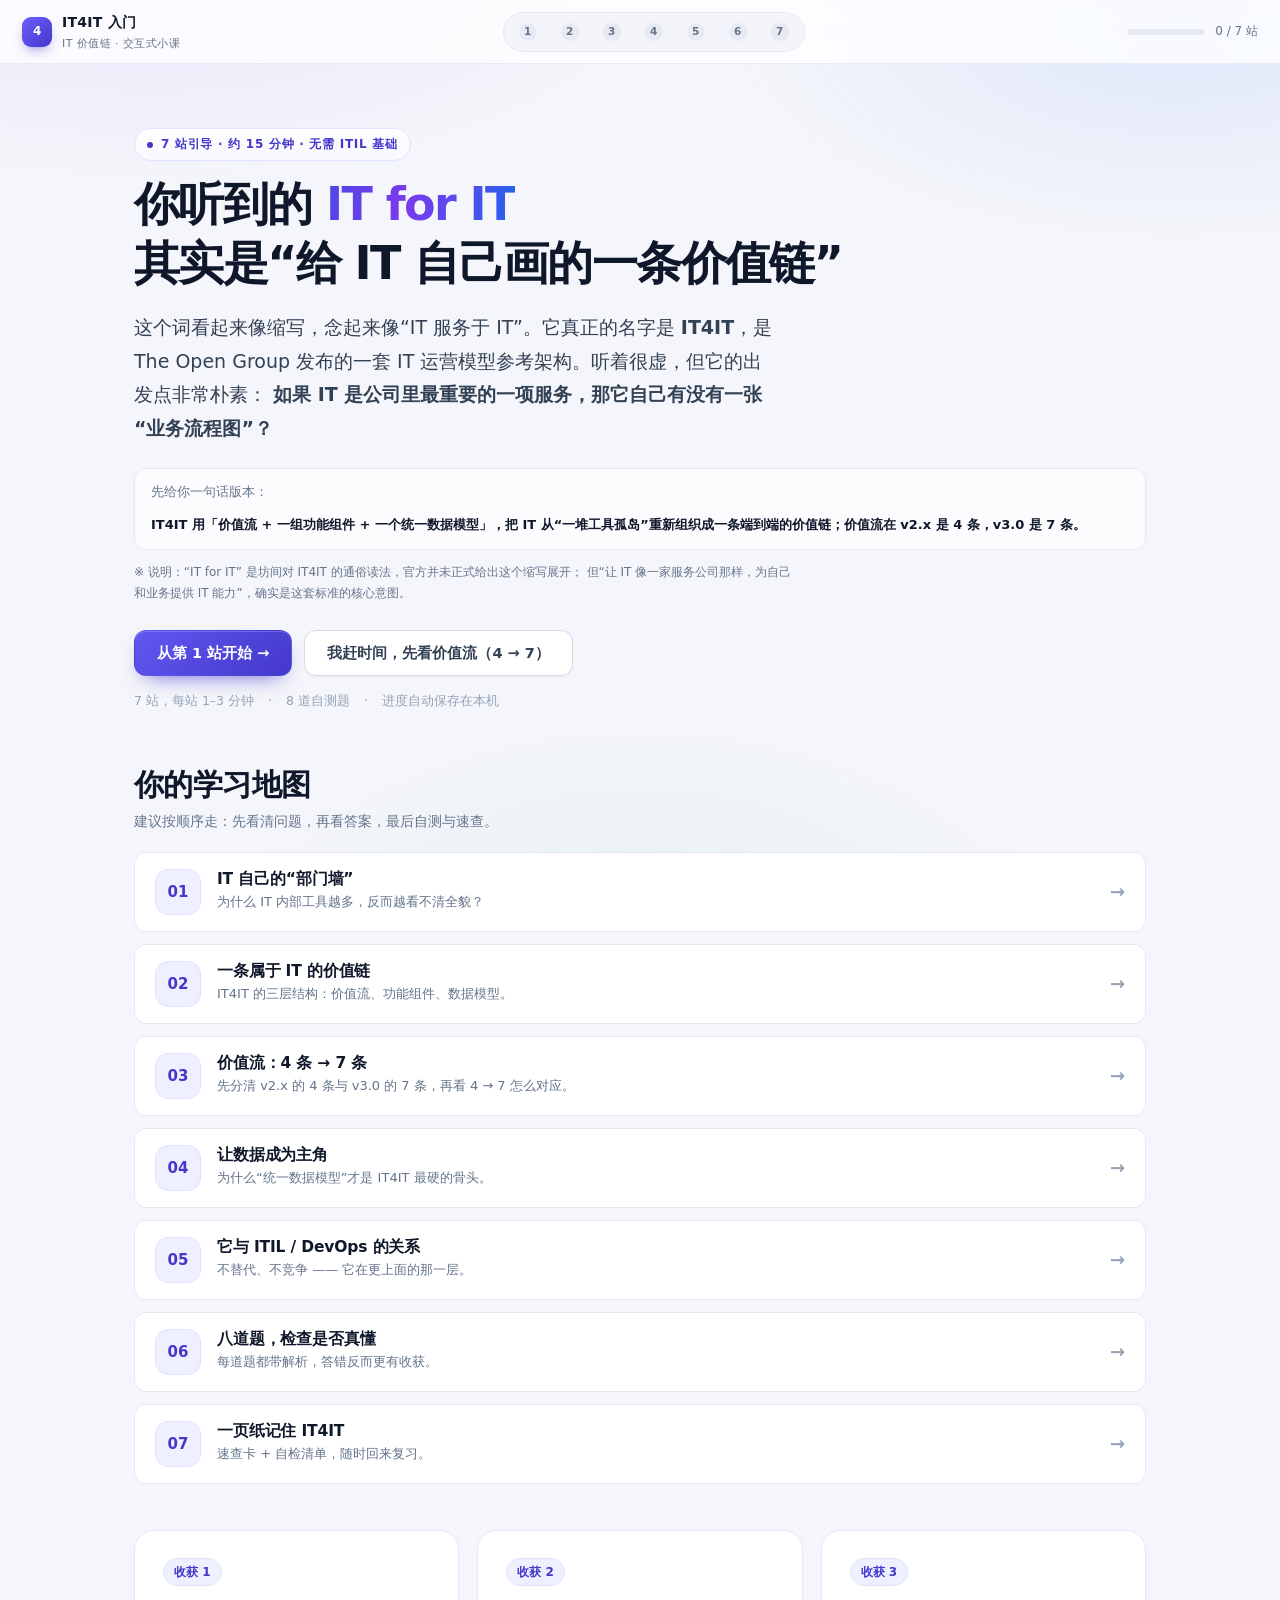
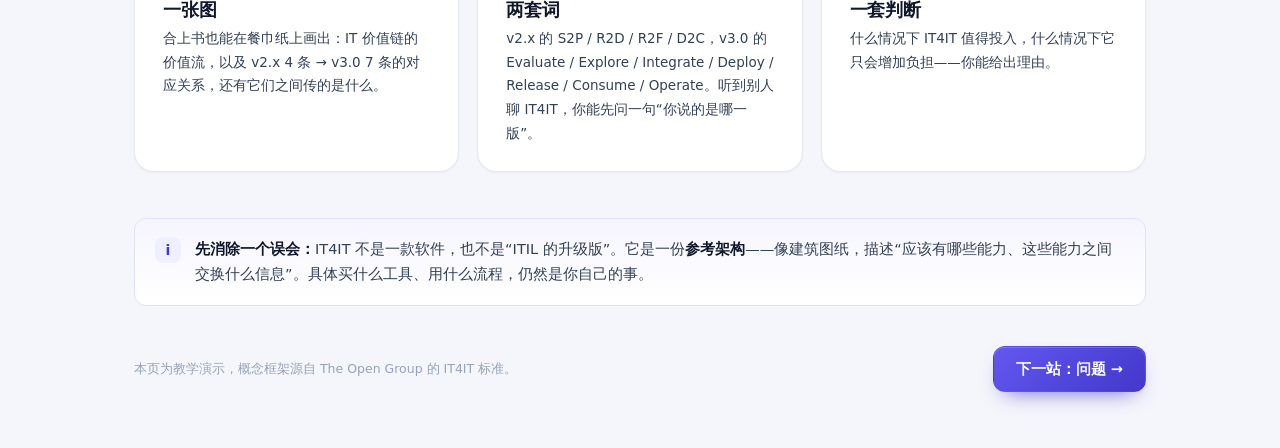
==== commit b030e793: "docs: 统一价值流口径（先 v2.x 4 条，再 v3.0 7 条）并新增 4→7 对照表 - 第 3 站重写为“版本对齐 → 4→7 对照表 → v3.0 七条主线”，明确 4 条属   IT4" ====
--- a/index.html
+++ b/index.html
@@ -4,7 +4,7 @@
 <meta charset="utf-8">
 <meta name="viewport" content="width=device-width, initial-scale=1">
 <title>IT4IT 入门 · 把 IT 自己当成一家公司来经营</title>
-<meta name="description" content="用 7 站交互式引导，弄懂 IT4IT（IT for IT）：IT 价值链、四条价值流、功能组件与统一数据模型。">
+<meta name="description" content="用 7 站交互式引导，弄懂 IT4IT（IT for IT）：IT 价值链、v2.x 四条 / v3.0 七条价值流、功能组件与统一数据模型。">
 <link rel="stylesheet" href="assets/style.css">
 </head>
 <body data-step="start">
@@ -34,7 +34,7 @@
 
     <div class="answer-strip reveal">
       <span>先给你一句话版本：</span>
-      <b>IT4IT 用「4 条价值流 + 一组功能组件 + 一个统一数据模型」，把 IT 从“一堆工具孤岛”重新组织成一条端到端的价值链。</b>
+      <b>IT4IT 用「价值流 + 一组功能组件 + 一个统一数据模型」，把 IT 从“一堆工具孤岛”重新组织成一条端到端的价值链；价值流在 v2.x 是 4 条，v3.0 是 7 条。</b>
     </div>
 
     <p class="tiny muted reveal" style="margin:12px 0 0;max-width:660px">
@@ -44,7 +44,7 @@
 
     <div class="hero-actions reveal">
       <a class="btn btn-primary" href="1-silos.html">从第 1 站开始 →</a>
-      <a class="btn btn-ghost" href="3-value-streams.html">我赶时间，先看四条价值流</a>
+      <a class="btn btn-ghost" href="3-value-streams.html">我赶时间，先看价值流（4 → 7）</a>
     </div>
 
     <div class="hero-meta reveal">
@@ -82,8 +82,8 @@
       <a class="map-item" href="3-value-streams.html" data-map-step="streams">
         <span class="num">03</span>
         <div>
-          <h3>四条价值流</h3>
-          <p>S2P / R2D / R2F / D2C —— 四个关键词撑起整个框架。</p>
+          <h3>价值流：4 条 → 7 条</h3>
+          <p>先分清 v2.x 的 4 条与 v3.0 的 7 条，再看 4 → 7 怎么对应。</p>
         </div>
         <span class="go">→</span>
       </a>
@@ -127,12 +127,12 @@
       <div class="card card--pad card-hover">
         <div class="chip chip--brand" style="margin-bottom:12px">收获 1</div>
         <h3>一张图</h3>
-        <p class="small" style="margin:6px 0 0">合上书也能在餐巾纸上画出：IT 价值链的 4 条价值流，以及它们之间传的是什么。</p>
+        <p class="small" style="margin:6px 0 0">合上书也能在餐巾纸上画出：IT 价值链的价值流，以及 v2.x 4 条 → v3.0 7 条的对应关系，还有它们之间传的是什么。</p>
       </div>
       <div class="card card--pad card-hover">
         <div class="chip chip--brand" style="margin-bottom:12px">收获 2</div>
-        <h3>四个词</h3>
-        <p class="small" style="margin:6px 0 0">S2P、R2D、R2F、D2C。听到别人聊 IT4IT，你能立刻知道他在说哪一段。</p>
+        <h3>两套词</h3>
+        <p class="small" style="margin:6px 0 0">v2.x 的 S2P / R2D / R2F / D2C，v3.0 的 Evaluate / Explore / Integrate / Deploy / Release / Consume / Operate。听到别人聊 IT4IT，你能先问一句“你说的是哪一版”。</p>
       </div>
       <div class="card card--pad card-hover">
         <div class="chip chip--brand" style="margin-bottom:12px">收获 3</div>
